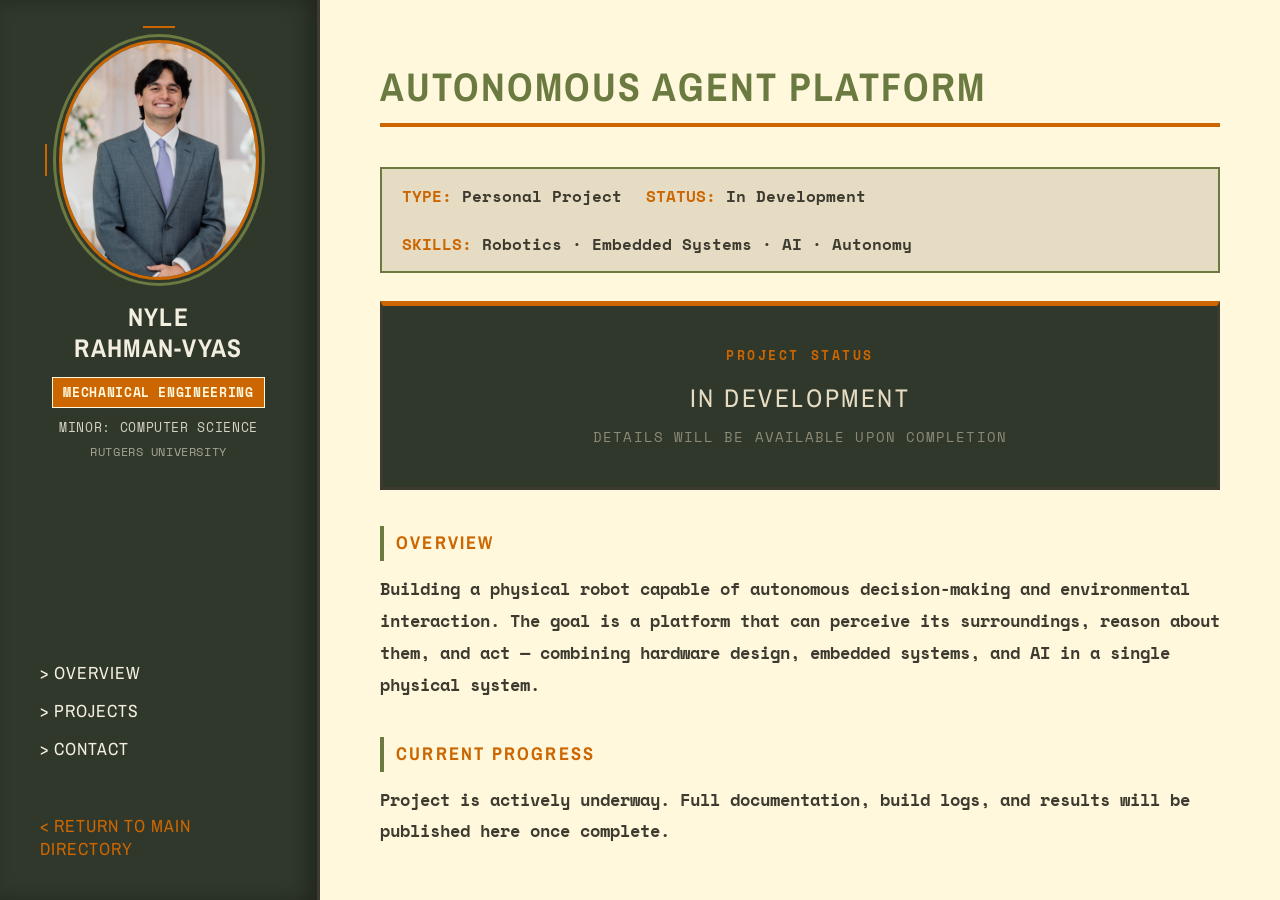
==== project-agentrobot.html @ 3a8d837f "5/7 update 4" ====
<!DOCTYPE html>
<html lang="en">
<head>
  <meta charset="UTF-8">
  <meta name="viewport" content="width=device-width, initial-scale=1.0">
  <title>NYLE RAHMAN-VYAS | AUTONOMOUS AGENT PLATFORM</title>
  <link rel="stylesheet" href="style.css">
  <link rel="preconnect" href="https://fonts.googleapis.com">
  <link href="https://fonts.googleapis.com/css2?family=Archivo+Narrow:wght@600&family=Space+Mono:ital,wght@0,400;0,700;1,400&display=swap" rel="stylesheet">
  <style>
    .project-meta {
      background-color: var(--accent-beige);
      border: 2px solid var(--accent-green);
      padding: 15px 20px;
      margin-bottom: 28px;
      display: flex;
      gap: 24px;
      flex-wrap: wrap;
      font-size: 1rem;
      font-weight: bold;
    }

    .meta-item span {
      color: var(--accent-orange);
    }

    .project-body {
      font-size: 1.05rem;
      line-height: 1.9;
    }

    .project-body p {
      margin-bottom: 22px;
      font-weight: bold;
    }

    .project-body h3 {
      color: var(--accent-orange);
      font-family: 'Archivo Narrow', sans-serif;
      font-size: 1.15rem;
      letter-spacing: 0.12em;
      margin: 36px 0 12px;
      border-left: 4px solid var(--accent-green);
      padding-left: 12px;
    }

    .status-block {
      border: var(--border-thick);
      border-top: 5px solid var(--accent-orange);
      background-color: var(--bg-sidebar);
      padding: 40px;
      text-align: center;
      margin: 28px 0;
    }

    .status-label {
      color: var(--accent-orange);
      font-size: 0.8rem;
      letter-spacing: 0.2em;
      font-weight: bold;
      margin-bottom: 16px;
    }

    .status-title {
      color: var(--accent-beige);
      font-family: 'Archivo Narrow', sans-serif;
      font-size: 1.6rem;
      letter-spacing: 0.1em;
      margin-bottom: 12px;
    }

    .status-sub {
      color: var(--accent-beige);
      font-size: 0.85rem;
      opacity: 0.5;
      letter-spacing: 0.08em;
    }
  </style>
</head>
<body>
<div class="layout-grid">

  <aside class="sidebar">
    <div class="profile-section">
      <div class="profile-img-wrapper">
        <img src="portfoliopfp1.png" alt="Nyle Rahman-Vyas" class="profile-img">
      </div>
      <h1>NYLE<br>RAHMAN-VYAS</h1>
      <div class="badge">MECHANICAL ENGINEERING</div>
      <p class="role">MINOR: COMPUTER SCIENCE</p>
      <p class="role sub">RUTGERS UNIVERSITY</p>
    </div>

    <nav class="nav-links">
      <a href="index.html#about" class="nav-item">> OVERVIEW</a>
      <a href="index.html#projects" class="nav-item">> PROJECTS</a>
      <a href="index.html#contact" class="nav-item">> CONTACT</a>
      <br>
      <a href="index.html" class="nav-item" style="color: var(--accent-orange);">&lt; RETURN TO MAIN DIRECTORY</a>
    </nav>
  </aside>

  <main class="content-area">
    <section class="content-block">

      <h2 class="section-header">AUTONOMOUS AGENT PLATFORM</h2>

      <div class="project-meta">
        <div class="meta-item"><span>TYPE:</span> Personal Project</div>
        <div class="meta-item"><span>STATUS:</span> In Development</div>
        <div class="meta-item"><span>SKILLS:</span> Robotics · Embedded Systems · AI · Autonomy</div>
      </div>

      <div class="status-block">
        <p class="status-label">PROJECT STATUS</p>
        <p class="status-title">IN DEVELOPMENT</p>
        <p class="status-sub">DETAILS WILL BE AVAILABLE UPON COMPLETION</p>
      </div>

      <div class="project-body">

        <h3>OVERVIEW</h3>
        <p>
          Building a physical robot capable of autonomous decision-making and environmental interaction. The goal is a platform that can perceive its surroundings, reason about them, and act — combining hardware design, embedded systems, and AI in a single physical system.
        </p>

        <h3>CURRENT PROGRESS</h3>
        <p>
          Project is actively underway. Full documentation, build logs, and results will be published here once complete.
        </p>

      </div>
    </section>

    <div style="margin-bottom: 40px;">
      <a href="index.html#projects" style="text-decoration: none;">
        <button class="retro-btn">&lt; RETURN TO PROJECTS</button>
      </a>
    </div>

    <div style="height: 100px;"></div>
  </main>

</div>
</body>
</html>
---- style.css ----
/* ============================================================
   NYLE RAHMAN-VYAS - PORTFOLIO STYLESHEET
   ============================================================ */

/* --- 1. PALETTE --- */
:root {
    --bg-wall:       #FFF8DC;
    --bg-sidebar:    #30382B;
    --text-main:     #3D3B30;
    --text-light:    #F3EFE0;
    --accent-orange: #CC6600;
    --accent-green:  #6B7A40;
    --accent-beige:  #E6DCC3;
    --border-thick:  3px solid #3D3B30;
}

* {
    box-sizing: border-box;
    margin: 0;
    padding: 0;
}

html {
    scroll-behavior: smooth;
}

body {
    font-family: 'Space Mono', monospace;
    /* Paper texture lives here - behind the gear layer via z-index stacking */
    background-color: var(--bg-wall);
    background-image: url("https://www.transparenttextures.com/patterns/cream-paper.png");
    color: var(--text-main);
    height: 100vh;
    overflow: hidden;
    position: relative;
}


/* --- 3. LAYOUT --- */
.layout-grid {
    display: grid;
    grid-template-columns: 320px 1fr;
    height: 100vh;
    position: relative;
    z-index: 1;
}

/* --- 4. SIDEBAR --- */
.sidebar {
    background-color: var(--bg-sidebar);
    color: var(--text-light);
    border-right: var(--border-thick);
    padding: 40px;
    display: flex;
    flex-direction: column;
    justify-content: space-between;
    background-image: linear-gradient(rgba(48,56,43,0.95), rgba(48,56,43,0.95)),
                      url("https://www.transparenttextures.com/patterns/stardust.png");
    box-shadow: inset -10px 0px 20px rgba(0,0,0,0.3);
    overflow-y: auto;
}

.profile-section {
    display: flex;
    flex-direction: column;
    align-items: center;   /* centers everything in the sidebar */
    gap: 6px;
    margin-bottom: 40px;
    width: 100%;
    text-align: center;
}

/* --- 5. OVAL PROFILE PICTURE --- */
.profile-img-wrapper {
    position: relative;
    width: 200px;
    height: 240px;
    margin-bottom: 16px;
    flex-shrink: 0;
}

.profile-img {
    width: 200px;
    height: 240px;
    border-radius: 50%;
    object-fit: cover;
    object-position: center 35%;
    border: 3px solid var(--accent-orange);
    filter: none;
    image-rendering: -webkit-optimize-contrast; /* sharper downscaling in Chrome/Safari */
    image-rendering: crisp-edges;               /* sharper downscaling in Firefox */
    display: block;
    box-shadow:
        0 0 0 3px var(--bg-sidebar),
        0 0 0 6px var(--accent-green);
}

/* Decorative tick marks */
.profile-img-wrapper::before,
.profile-img-wrapper::after {
    content: '';
    position: absolute;
    background-color: var(--accent-orange);
}
.profile-img-wrapper::before {
    top: -14px;
    left: 50%;
    transform: translateX(-50%);
    width: 32px;
    height: 2px;
}
.profile-img-wrapper::after {
    left: -14px;
    top: 50%;
    transform: translateY(-50%);
    width: 2px;
    height: 32px;
}

.sidebar h1 {
    font-family: 'Archivo Narrow', sans-serif;
    font-size: 1.6rem;
    letter-spacing: 0.05em;
    line-height: 1.2;
    color: var(--text-light);
    text-align: center;
}

.badge {
    background-color: var(--accent-orange);
    color: #FFF8DC;
    padding: 5px 10px;
    font-weight: bold;
    display: inline-block;
    margin: 8px 0 4px;
    font-size: 0.8rem;
    border: 1px solid var(--bg-wall);
    letter-spacing: 0.05em;
}

.role {
    font-size: 0.8rem;
    color: var(--text-light);
    letter-spacing: 0.05em;
    opacity: 0.85;
    text-align: center;
}

.role.sub {
    opacity: 0.6;
    font-size: 0.72rem;
}

.nav-links {
    display: flex;
    flex-direction: column;
    gap: 15px;
}

.nav-item {
    color: var(--text-light);
    text-decoration: none;
    font-size: 1.1rem;
    transition: 0.2s;
    font-family: 'Archivo Narrow', sans-serif;
    letter-spacing: 1px;
}

.nav-item:hover {
    color: var(--accent-orange);
    transform: translateX(10px);
}

.footer-status {
    font-size: 0.75rem;
    color: var(--text-light);
    opacity: 0.7;
    line-height: 1.8;
}

/* --- 6. MAIN CONTENT AREA ---
   Slightly transparent so gear pattern bleeds through */
.content-area {
    padding: 60px;
    overflow-y: auto;
    /* Fully transparent - paper texture and gear pattern come from body */
    background-color: transparent;
    background-image: none;
}

.section-header {
    font-family: 'Archivo Narrow', sans-serif;
    font-size: 2.5rem;
    text-transform: uppercase;
    color: var(--accent-green);
    border-bottom: 4px solid var(--accent-orange);
    margin-bottom: 40px;
    padding-bottom: 10px;
    letter-spacing: 2px;
}

/* --- 7. BIO SECTION --- */
.content-block {
    margin-bottom: 60px;
}

.bio-container {
    display: flex;
    gap: 30px;
    align-items: flex-start;
    margin-bottom: 40px;
    background-color: var(--accent-beige);
    padding: 20px;
    border: var(--border-thick);
    box-shadow: 6px 6px 0px rgba(61,59,48,0.15);
}

.bio-text {
    flex: 1;
    line-height: 1.6;
}

.bio-image-placeholder {
    width: 200px;
    height: 200px;
    background-color: var(--bg-sidebar);
    border: 2px dashed var(--accent-orange);
    display: flex;
    align-items: center;
    justify-content: center;
    color: var(--accent-orange);
    font-size: 0.8rem;
    text-align: center;
    padding: 10px;
    flex-shrink: 0;
}

/* --- 8. PROJECTS GRID --- */
.projects-grid {
    display: grid;
    grid-template-columns: 1fr 1fr;
    gap: 30px;
    width: 100%;
    align-items: stretch; /* Forces cards in the same row to match heights */
}

.project-card {
    border: var(--border-thick);
    background-color: var(--accent-beige);
    display: flex;
    flex-direction: column;
    height: 100%; /* Allows the card to take up the full grid space */
    box-shadow: 10px 10px 0px rgba(61,59,48,0.2);
    transition: transform 0.2s ease;
}

.project-card:hover {
    transform: translateY(-5px);
    box-shadow: 15px 15px 0px rgba(61,59,48,0.3);
}

.card-header {
    background-color: var(--accent-green);
    color: #FFF8DC;
    padding: 10px 15px;
    display: flex;
    justify-content: space-between;
    font-weight: bold;
    border-bottom: var(--border-thick);
    font-size: 0.85rem;
}

.card-body {
    padding: 20px;
    flex-grow: 1; /* Allows the content area to expand */
    display: flex;
    flex-direction: column;
}

/* Pushes the link wrapper (and the button inside it) to the bottom */
.card-body a {
    margin-top: auto;
    display: block;
}

/* --- IMAGE THUMBNAILS (4:3 ratio for consistent card sizing) --- */
.placeholder-img {
    width: 100%;
    aspect-ratio: 4 / 3;
    background-color: var(--bg-sidebar);
    color: var(--accent-orange);
    display: flex;
    align-items: center;
    justify-content: center;
    font-family: monospace;
    margin-bottom: 20px;
    border: 2px dashed var(--accent-orange);
}

/* Real images inside project cards */
.card-body > img {
    width: 100%;
    aspect-ratio: 4 / 3;
    object-fit: cover;
    margin-bottom: 20px;
    display: block;
    border: 4px solid var(--accent-orange);
}

/* Center a lone card in the last row of a 2-col grid */
.project-card:last-child:nth-child(odd) {
    grid-column: 1 / -1;
    width: calc(50% - 15px);
    margin-left: auto;
    margin-right: auto;
}

.retro-btn {
    background: transparent;
    border: 2px solid var(--text-main);
    padding: 10px 20px;
    font-family: 'Space Mono', monospace;
    font-weight: bold;
    color: var(--text-main);
    cursor: pointer;
    box-shadow: 4px 4px 0px var(--accent-orange);
    transition: 0.1s;
}

.retro-btn:hover {
    background-color: var(--accent-beige);
}

/* Variant for use on dark backgrounds — compound selector beats .retro-btn */
.retro-btn.retro-btn-light {
    border: 2px solid #0A66C2;
    color: #0A66C2;
    box-shadow: 4px 4px 0px rgba(10,102,194,0.5);
}
.retro-btn.retro-btn-light:hover {
    background-color: #5b9bd5;
    border-color: #5b9bd5;
    color: #ffffff;
    box-shadow: 4px 4px 0px rgba(91,155,213,0.6);
}

.retro-btn:active {
    transform: translate(2px, 2px);
    box-shadow: 2px 2px 0px var(--accent-orange);
}

/* --- 9. MOBILE --- */
@media (max-width: 900px) {
    body { overflow: auto; }

    .layout-grid {
        grid-template-columns: 1fr;
        height: auto;
        overflow: auto;
    }

    .sidebar {
        height: auto;
        border-right: none;
        border-bottom: var(--border-thick);
    }

    .content-area {
        overflow: visible;
        height: auto;
    }

    .projects-grid {
        grid-template-columns: 1fr;
    }

    .bio-container {
        flex-direction: column-reverse;
        align-items: center;
    }
}


/* ============================================================
   YOUTUBE VIDEO EMBED — HOW TO USE
   ============================================================

   1. Upload your demo video to YouTube. Set visibility to "Unlisted"
      so it won't show up in search but works via direct link.

   2. Copy the video ID from the URL:
      https://www.youtube.com/watch?v=XXXXXXXXXXX
                                        ^^^^^^^^^^^
                                        this part is the ID

   3. Paste this HTML block wherever you want the video on a project page
      (e.g. inside .bio-container or after the overview paragraph):

   <div class="video-wrapper">
     <iframe
       src="https://www.youtube.com/embed/XXXXXXXXXXX"
       title="Project Demo"
       frameborder="0"
       allow="accelerometer; autoplay; clipboard-write; encrypted-media; gyroscope; picture-in-picture"
       allowfullscreen>
     </iframe>
   </div>

   4. Add this CSS to style it (matches the site aesthetic):

   .video-wrapper {
       width: 100%;
       aspect-ratio: 16 / 9;
       border: var(--border-thick);
       box-shadow: 8px 8px 0px rgba(61,59,48,0.2);
       margin-bottom: 30px;
       overflow: hidden;
   }

   .video-wrapper iframe {
       width: 100%;
       height: 100%;
       display: block;
   }

   ============================================================ */
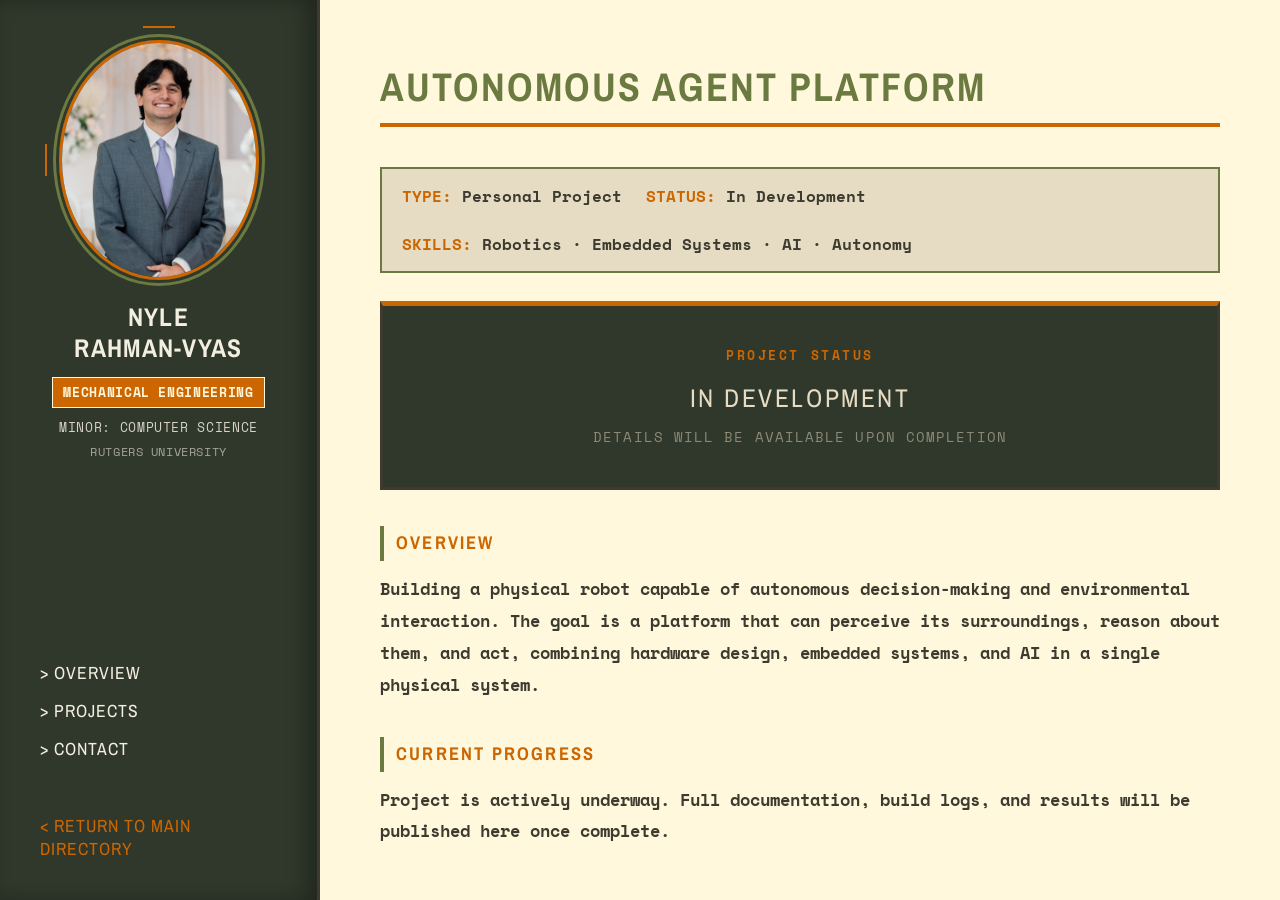
==== commit 68313774: "5/7 update 13" ====
--- a/project-agentrobot.html
+++ b/project-agentrobot.html
@@ -121,7 +121,7 @@
 
         <h3>OVERVIEW</h3>
         <p>
-          Building a physical robot capable of autonomous decision-making and environmental interaction. The goal is a platform that can perceive its surroundings, reason about them, and act — combining hardware design, embedded systems, and AI in a single physical system.
+          Building a physical robot capable of autonomous decision-making and environmental interaction. The goal is a platform that can perceive its surroundings, reason about them, and act, combining hardware design, embedded systems, and AI in a single physical system.
         </p>
 
         <h3>CURRENT PROGRESS</h3>
